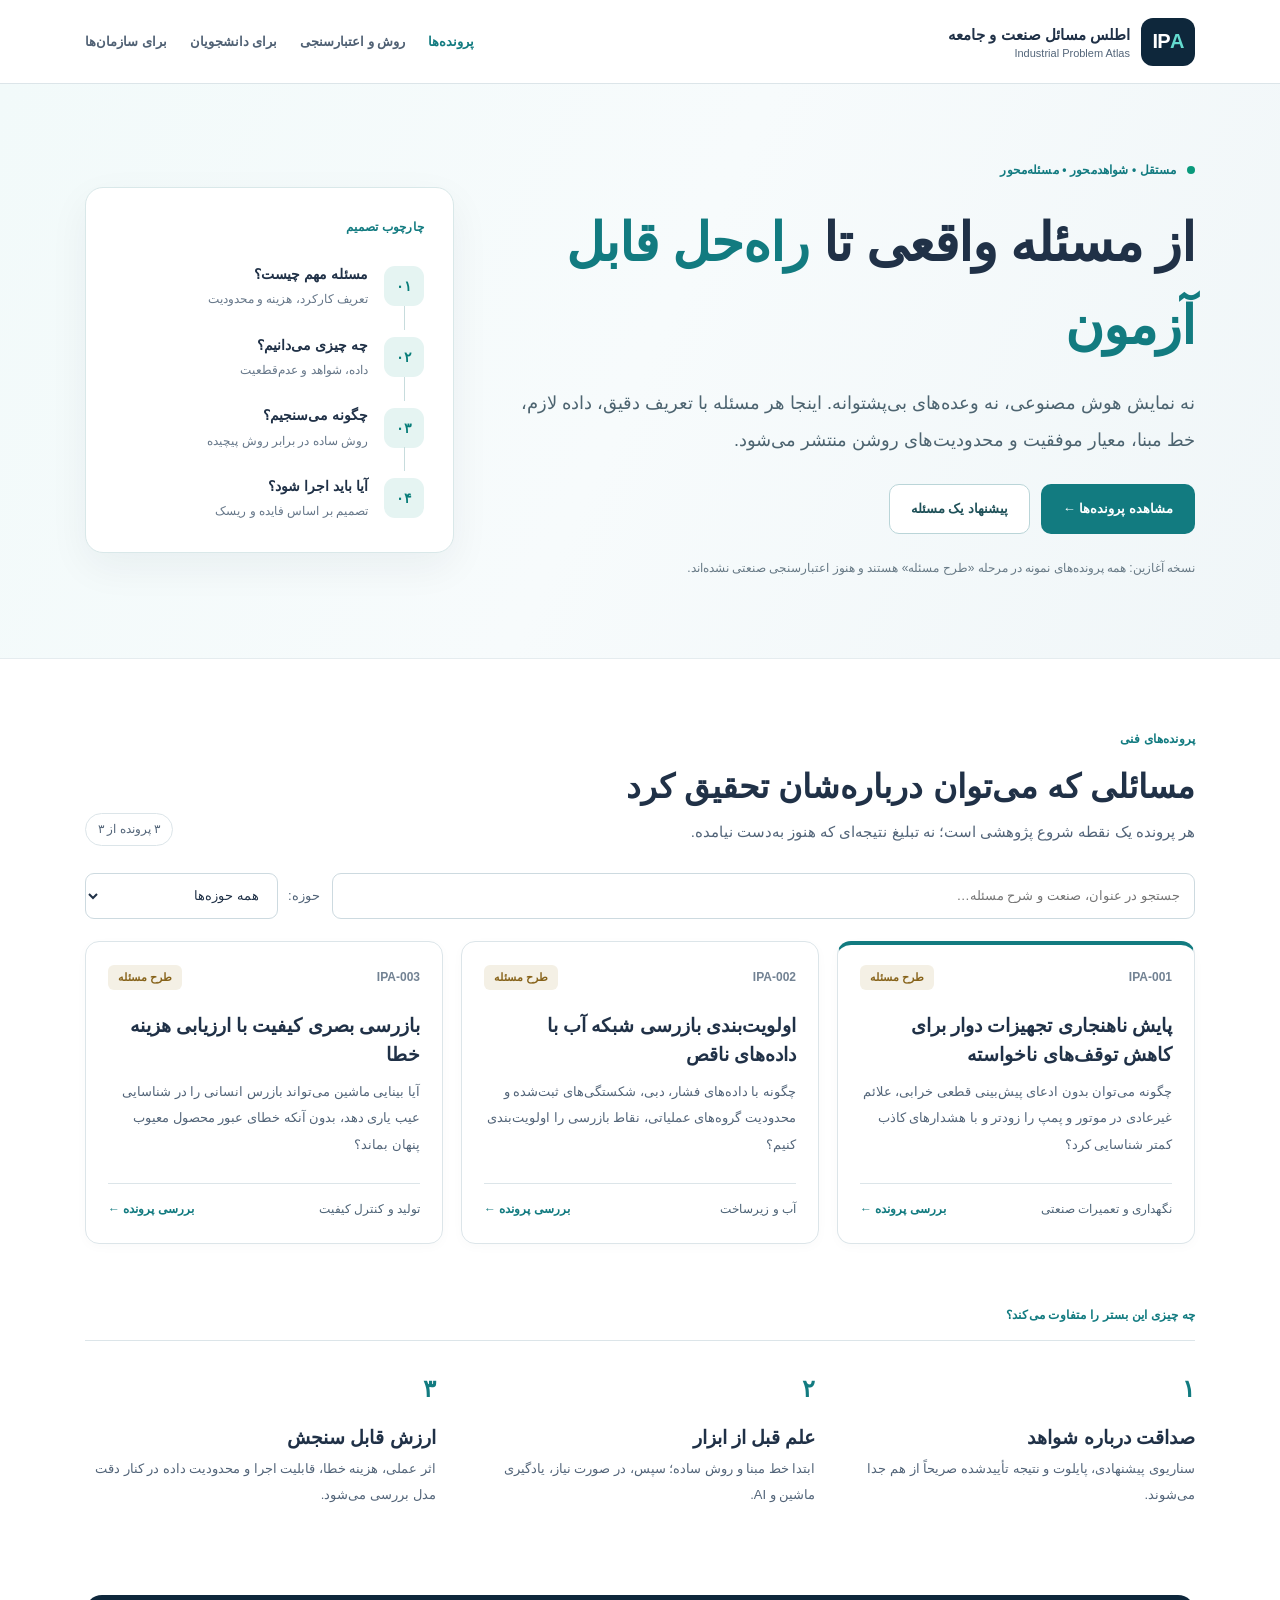
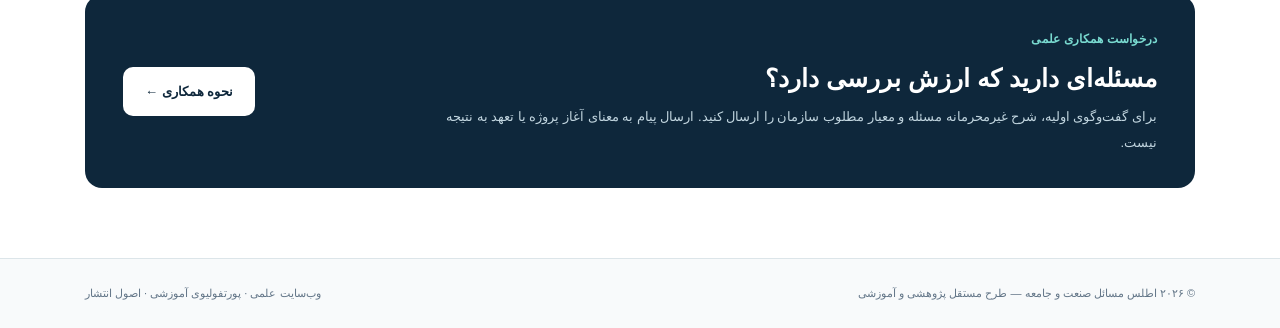
==== index.html @ cf29997c "Initial Industrial Problem Atlas" ====
<!doctype html>
<html lang="fa" dir="rtl">
<head>
  <meta charset="utf-8"><meta name="viewport" content="width=device-width, initial-scale=1">
  <meta name="description" content="اطلس مستقل مسائل صنعتی؛ تعریف مسئله، فرضیه، داده موردنیاز، مقایسه روش‌ها و ارزیابی قابل تکرار با همکاری صنعت و دانشگاه.">
  <title>اطلس مسائل صنعت و جامعه | Industrial Problem Atlas</title>
  <link rel="stylesheet" href="assets/style.css">
</head>
<body data-page="home">
<a class="skip" href="#main">رفتن به محتوا</a>
<header class="site-header"><div class="shell nav-wrap">
  <a class="brand" href="./"><span class="brand-mark">IP<span>A</span></span><span><b>اطلس مسائل صنعت و جامعه</b><small>Industrial Problem Atlas</small></span></a>
  <nav aria-label="ناوبری اصلی"><a class="active" href="./">پرونده‌ها</a><a href="methodology.html">روش و اعتبارسنجی</a><a href="students.html">برای دانشجویان</a><a href="organizations.html">برای سازمان‌ها</a></nav>
</div></header>
<main id="main">
<section class="hero"><div class="shell hero-inner"><div>
  <div class="eyebrow"><span class="dot"></span> مستقل • شواهد‌محور • مسئله‌محور</div>
  <h1>از مسئله واقعی تا <em>راه‌حل قابل آزمون</em></h1>
  <p class="hero-lead">نه نمایش هوش مصنوعی، نه وعده‌های بی‌پشتوانه. اینجا هر مسئله با تعریف دقیق، داده لازم، خط مبنا، معیار موفقیت و محدودیت‌های روشن منتشر می‌شود.</p>
  <div class="hero-actions"><a class="btn primary" href="#problems">مشاهده پرونده‌ها ←</a><a class="btn ghost" href="organizations.html">پیشنهاد یک مسئله</a></div>
  <p class="hero-note">نسخه آغازین: همه پرونده‌های نمونه در مرحله «طرح مسئله» هستند و هنوز اعتبارسنجی صنعتی نشده‌اند.</p>
</div><aside class="hero-panel" aria-label="رویکرد کاری">
  <span class="overline">چارچوب تصمیم</span>
  <div class="process-step"><span>۰۱</span><div><b>مسئله مهم چیست؟</b><small>تعریف کارکرد، هزینه و محدودیت</small></div></div>
  <div class="process-step"><span>۰۲</span><div><b>چه چیزی می‌دانیم؟</b><small>داده، شواهد و عدم‌قطعیت</small></div></div>
  <div class="process-step"><span>۰۳</span><div><b>چگونه می‌سنجیم؟</b><small>روش ساده در برابر روش پیچیده</small></div></div>
  <div class="process-step"><span>۰۴</span><div><b>آیا باید اجرا شود؟</b><small>تصمیم بر اساس فایده و ریسک</small></div></div>
</aside></div></section>
<section id="problems" class="shell section"><div class="section-heading"><div><div class="overline">پرونده‌های فنی</div><h2>مسائلی که می‌توان درباره‌شان تحقیق کرد</h2><p>هر پرونده یک نقطه شروع پژوهشی است؛ نه تبلیغ نتیجه‌ای که هنوز به‌دست نیامده.</p></div><span id="total-count" class="count">در حال بارگذاری…</span></div>
 <div class="filters"><label class="search-wrap"><span class="sr-only">جستجوی پرونده</span><input id="search-input" type="search" placeholder="جستجو در عنوان، صنعت و شرح مسئله…"></label><label class="filter-wrap">حوزه: <select id="sector-select"><option value="">همه حوزه‌ها</option></select></label></div>
 <div id="problem-list" class="problem-grid" aria-live="polite"><div class="notice">پرونده‌ها در حال بارگذاری هستند. برای باز کردن محلی سایت، از RUN_LOCAL.cmd استفاده کنید.</div></div>
</section>
<section class="shell principles-section"><div class="overline">چه چیزی این بستر را متفاوت می‌کند؟</div><div class="principles"><article><span>۱</span><h3>صداقت درباره شواهد</h3><p>سناریوی پیشنهادی، پایلوت و نتیجه تأییدشده صریحاً از هم جدا می‌شوند.</p></article><article><span>۲</span><h3>علم قبل از ابزار</h3><p>ابتدا خط مبنا و روش ساده؛ سپس، در صورت نیاز، یادگیری ماشین و AI.</p></article><article><span>۳</span><h3>ارزش قابل سنجش</h3><p>اثر عملی، هزینه خطا، قابلیت اجرا و محدودیت داده در کنار دقت مدل بررسی می‌شود.</p></article></div></section>
<section class="shell close-cta"><div><div class="overline">درخواست همکاری علمی</div><h2>مسئله‌ای دارید که ارزش بررسی دارد؟</h2><p>برای گفت‌وگوی اولیه، شرح غیرمحرمانه مسئله و معیار مطلوب سازمان را ارسال کنید. ارسال پیام به معنای آغاز پروژه یا تعهد به نتیجه نیست.</p></div><a class="btn light" href="organizations.html">نحوه همکاری ←</a></section>
</main>
<footer class="footer"><div class="shell footer-inner"><span>© ۲۰۲۶ اطلس مسائل صنعت و جامعه — طرح مستقل پژوهشی و آموزشی</span><span><a href="https://h-sadoghi.github.io/">وب‌سایت علمی</a> · <a href="https://hadisadoghiyazdi1971.github.io/">پورتفولیوی آموزشی</a> · <a href="methodology.html">اصول انتشار</a></span></div></footer>
<script defer src="assets/app.js"></script>
</body></html>
---- assets/style.css ----
:root{--ink:#203147;--sub:#536579;--navy:#0e273b;--teal:#127b80;--teal-dark:#0e6166;--line:#dce5e9;--paper:#f6f9fa;--white:#fff;--warm:#fff8ea;--shadow:0 14px 40px rgba(15,38,52,.055)}
*{box-sizing:border-box}html{scroll-behavior:smooth}body{margin:0;font-family:Tahoma,"Segoe UI",Arial,sans-serif;background:#fff;color:var(--ink);line-height:1.95;font-size:15px}a{color:inherit;text-decoration:none}a:focus-visible,button:focus-visible,input:focus-visible,select:focus-visible{outline:3px solid #58c7c4;outline-offset:3px}h1,h2,h3,p{margin-top:0}h1,h2,h3{line-height:1.55}h1{font-size:clamp(30px,4.2vw,53px);letter-spacing:-1px}h2{font-size:clamp(23px,2.6vw,33px)}h3{font-size:19px}.shell{width:min(1110px,calc(100% - 44px));margin-inline:auto}.sr-only{position:absolute;width:1px;height:1px;overflow:hidden;clip:rect(0,0,0,0)}.skip{position:absolute;right:12px;top:-100px;background:#fff;z-index:30}.skip:focus{top:8px}
.site-header{position:relative;z-index:5;background:#fff;border-bottom:1px solid var(--line)}.nav-wrap{display:flex;align-items:center;justify-content:space-between;gap:25px;min-height:83px}.brand{display:flex;align-items:center;gap:11px;white-space:nowrap}.brand-mark{background:var(--navy);color:#fff;display:inline-flex;align-items:center;justify-content:center;border-radius:12px;padding:10px 8px;letter-spacing:-.7px;font:bold 20px Arial;min-width:54px;height:48px;direction:ltr}.brand-mark span{color:#64dbcf}.brand b{display:block;font-size:15px;line-height:1.5}.brand small{display:block;font:11px Arial;color:var(--sub);direction:ltr;text-align:right}.nav-wrap nav{display:flex;align-items:center;gap:23px;flex-wrap:wrap}.nav-wrap nav a{color:#506174;font-size:13px;font-weight:bold;transition:color .2s}.nav-wrap nav a:hover,.nav-wrap nav a.active{color:var(--teal)}
.hero{background:linear-gradient(115deg,#f2fafa 0%,#f7fbfc 50%,#f0f6f8 100%);border-bottom:1px solid #e5ecef}.hero-inner{display:grid;grid-template-columns:minmax(0,1.2fr) minmax(290px,.65fr);gap:60px;align-items:center;padding-block:75px 78px}.eyebrow,.overline{font-size:12px;color:var(--teal);font-weight:bold;letter-spacing:.15px}.eyebrow{margin-bottom:20px}.dot{display:inline-block;width:8px;height:8px;background:#0a9a7c;border-radius:100%;margin-left:7px}.hero h1{max-width:700px;margin-bottom:18px}.hero h1 em{font-style:normal;color:var(--teal)}.hero-lead{font-size:18px;color:#4d6470;max-width:680px;line-height:2.05}.hero-actions{display:flex;gap:11px;flex-wrap:wrap;margin-top:26px}.btn{display:inline-flex;align-items:center;justify-content:center;border-radius:10px;padding:11px 21px;font-weight:bold;font-size:13px;border:1px solid transparent;min-height:45px;transition:transform .15s,background .15s}.btn:hover{transform:translateY(-2px)}.btn.primary{background:var(--teal);color:#fff}.btn.primary:hover{background:var(--teal-dark)}.btn.ghost{border-color:#bad5d8;color:#1e5058;background:#fff}.btn.light{background:#fff;color:var(--navy)}.hero-note{font-size:12px;margin-top:23px;margin-bottom:0;color:#677985}.hero-panel{background:#fff;border:1px solid #d9e8e9;box-shadow:var(--shadow);border-radius:18px;padding:28px 29px}.hero-panel>.overline{margin-bottom:22px;display:block}.process-step{display:flex;align-items:center;gap:16px;position:relative;padding-bottom:20px}.process-step:not(:last-child)::after{content:"";position:absolute;right:19px;top:45px;width:1px;height:24px;background:#c7dcdd}.process-step:last-child{padding-bottom:0}.process-step>span{border-radius:11px;display:flex;align-items:center;justify-content:center;font:bold 14px Arial;flex:0 0 40px;height:40px;background:#e5f4f2;color:#087d79}.process-step b{display:block;font-size:14px}.process-step small{display:block;font-size:12px;color:#667789}
.section{padding-block:69px 60px}.section-heading{display:flex;justify-content:space-between;align-items:end;gap:15px;margin-bottom:27px}.section-heading h2{margin:9px 0 5px}.section-heading p{color:var(--sub);margin:0}.count{font-size:12px;border:1px solid var(--line);border-radius:30px;white-space:nowrap;padding:4px 12px;color:var(--sub)}.filters{display:flex;align-items:center;gap:12px;margin-bottom:22px}.search-wrap{flex:1}.filters input,.filters select{background:#fff;border:1px solid #cddae0;border-radius:9px;padding:12px 14px;min-height:46px;color:var(--ink);font-family:inherit}.filters input{width:100%}.filter-wrap{display:flex;align-items:center;gap:10px;color:var(--sub);font-size:13px;white-space:nowrap}.problem-grid{display:grid;grid-template-columns:repeat(3,minmax(0,1fr));gap:18px}.problem-card{border:1px solid var(--line);border-radius:14px;padding:23px 22px 21px;display:flex;flex-direction:column;box-shadow:0 3px 12px rgba(10,36,57,.025);min-height:289px;transition:border-color .2s,transform .2s,box-shadow .2s}.problem-card:hover{border-color:#86bcc0;transform:translateY(-3px);box-shadow:var(--shadow)}.problem-card.featured{border-top:4px solid var(--teal);padding-top:20px}.card-top,.card-bottom{display:flex;align-items:center;justify-content:space-between;gap:8px}.id-label{direction:ltr;font:bold 12px Arial;color:#728293}.status-pill{display:inline-block;border-radius:6px;padding:3px 10px;font-size:11px;font-weight:bold;line-height:1.7;background:#f4f0e5;color:#87631a}.status-needs_data,.status-data{background:#eaf1fc;color:#275c98}.status-pilot{background:#e4f2fc;color:#175c88}.status-validated{background:#e0f6e9;color:#14613d}.problem-card h3{margin:21px 0 9px;font-size:19px}.card-title:hover,.text-link:hover{color:var(--teal)}.card-desc{color:var(--sub);font-size:13px;line-height:2.05;margin-bottom:25px}.card-bottom{margin-top:auto;border-top:1px solid var(--line);padding-top:14px;font-size:12px}.sector-label{color:#4c6275;font-size:12px}.card-link,.text-link{color:var(--teal);font-weight:bold}.notice{background:#f5f8fa;border:1px dashed #bfd0d6;border-radius:10px;color:var(--sub);padding:22px;grid-column:1/-1}.notice.error{border-color:#dbb0a8;background:#fff8f5}
.principles-section{padding-bottom:75px}.principles{border-top:1px solid var(--line);display:grid;grid-template-columns:repeat(3,1fr);gap:29px;margin-top:13px;padding-top:25px}.principles article>span{color:var(--teal);font-size:24px;font-weight:bold}.principles h3{margin:10px 0 4px}.principles p{color:var(--sub);font-size:13px}.close-cta{background:var(--navy);color:#fff;padding:33px 38px;margin-bottom:70px;border-radius:17px;display:flex;align-items:center;justify-content:space-between;gap:22px}.close-cta .overline{color:#79dad0}.close-cta h2{font-size:25px;margin:7px 0}.close-cta p{color:#c1d5df;font-size:13px;margin-bottom:0;max-width:730px}.close-cta .btn{white-space:nowrap}.footer{border-top:1px solid var(--line);background:#f8fafb}.footer-inner{display:flex;justify-content:space-between;gap:15px;flex-wrap:wrap;padding-block:24px;color:#637688;font-size:11px}.footer a:hover{color:var(--teal)}
.content-page{padding-block:57px 80px;max-width:1080px}.content-page h1{margin:9px 0 14px}.content-page .intro{font-size:17px;line-height:2.1;color:var(--sub);max-width:940px;margin-bottom:37px}.content-page h2{font-size:24px;margin-top:40px;margin-bottom:15px}.content-page p{color:#4e6173}.three-cols{display:grid;grid-template-columns:repeat(3,1fr);gap:16px}.two-cols{display:grid;grid-template-columns:repeat(2,1fr);gap:17px}.info-card{border:1px solid var(--line);background:#fff;border-radius:13px;padding:26px}.info-card h2,.info-card h3{margin-top:9px}.info-card p{font-size:13px}.big-num{font:22px Arial;color:var(--teal)}.tick-list{padding-right:19px;margin-bottom:0}.tick-list li{margin-bottom:11px}.note{padding:20px 23px;margin:29px 0;background:#f2f8f7;border-right:4px solid var(--teal);border-radius:8px;color:#345461}.table-container{overflow-x:auto;border:1px solid var(--line);border-radius:11px}table{border-collapse:collapse;width:100%}th,td{text-align:right;padding:12px 18px;border-bottom:1px solid var(--line)}th{background:#f5f8fa}tr:last-child td{border-bottom:0}code{font-family:Consolas,monospace;direction:ltr;display:inline-block;background:#eff3f6;border-radius:4px;padding:1px 6px}.subdued{font-size:12px;color:var(--sub)}.steps{display:grid;grid-template-columns:repeat(4,1fr);gap:15px}.steps>div{border:1px solid var(--line);border-radius:10px;padding:20px}.steps span{display:flex;width:35px;height:35px;align-items:center;justify-content:center;border-radius:50%;background:#e5f4f2;color:var(--teal);margin-bottom:11px;font-weight:bold}.steps b{display:block}.steps p{font-size:12px;margin-top:7px;margin-bottom:0}.contact-panel{display:flex;justify-content:space-between;align-items:center;gap:30px;padding:29px 32px;margin:45px 0 17px;border-radius:13px;background:#edf7f7}.contact-panel h2{margin-top:0}.contact-panel p{margin-bottom:0}.contact-panel .btn{white-space:nowrap}.policy-list{padding-right:27px}.policy-list li{margin-bottom:13px}.status-list{border:1px solid var(--line);border-radius:10px;padding:5px 22px}.status-list>div{display:flex;align-items:center;gap:20px;padding:14px 0}.status-list>div:not(:last-child){border-bottom:1px solid var(--line)}.status-list p{margin:0}
.detail-main{padding-block:30px 80px}.back-link{font-size:12px;color:var(--teal);display:inline-block;margin-bottom:20px}.detail-hero{padding:35px 0 26px;border-bottom:1px solid var(--line)}.detail-meta{display:flex;align-items:center;gap:12px}.detail-hero h1{font-size:clamp(25px,3.4vw,40px);margin:19px 0 5px}.english-title{direction:ltr;text-align:right;font-size:13px;color:#74889c;margin-bottom:10px}.detail-summary{font-size:17px;color:#516779;max-width:780px}.evidence-banner{display:flex;flex-direction:column;gap:4px;background:#fff8e9;border:1px solid #f1dfb7;color:#705521;padding:14px 17px;border-radius:9px;margin-top:20px;font-size:12px}.detail-layout{display:grid;grid-template-columns:minmax(0,1fr) 295px;gap:54px;margin-top:26px}.detail-section{padding:13px 0 21px;border-bottom:1px solid var(--line)}.detail-section h2{font-size:20px;margin-bottom:14px}.detail-section p{color:#4b6073}.detail-list{padding-right:23px;color:#4c6071}.detail-list li{padding:3px 0 9px}.detail-list li::marker{color:var(--teal)}.detail-side{padding-top:17px}.sidebar-card{background:#f7fafa;border:1px solid var(--line);border-radius:12px;padding:21px;margin-bottom:15px}.sidebar-card h3{margin:10px 0;font-size:17px}.sidebar-card p,.sidebar-card li{font-size:12px;color:#51687a}.sidebar-card .detail-list{padding-right:20px}.sidebar-btn{width:100%;margin-top:10px}.reference-tag{color:#7b8b92;font-size:11px}
@media(max-width:900px){.nav-wrap{flex-direction:column;align-items:flex-start;gap:8px;padding:18px 0}.nav-wrap nav{gap:15px}.hero-inner{gap:24px}.problem-grid{grid-template-columns:repeat(2,1fr)}.detail-layout{gap:25px;grid-template-columns:minmax(0,1fr) 245px}.steps{grid-template-columns:repeat(2,1fr)}}
@media(max-width:670px){.shell{width:min(100% - 30px,1110px)}body{font-size:14px}.nav-wrap nav{gap:10px 17px}.nav-wrap nav a{font-size:11px}.hero-inner{display:block;padding-block:44px}.hero-panel{margin-top:28px}.hero-lead{font-size:15px}.section{padding-block:42px}.section-heading{align-items:flex-start;flex-direction:column}.filters{flex-direction:column;align-items:stretch}.filter-wrap{justify-content:space-between}.filter-wrap select{width:70%}.problem-grid,.three-cols,.two-cols,.principles,.detail-layout{grid-template-columns:1fr}.problem-card{min-height:auto}.steps{grid-template-columns:1fr}.close-cta,.contact-panel{flex-direction:column;align-items:stretch}.close-cta{margin-bottom:40px;padding:25px}.footer-inner{flex-direction:column}.detail-hero{padding-top:17px}.status-list>div{flex-direction:column;align-items:flex-start;gap:6px}}
@media(prefers-reduced-motion:reduce){*,*::before,*::after{scroll-behavior:auto!important;transition:none!important}}
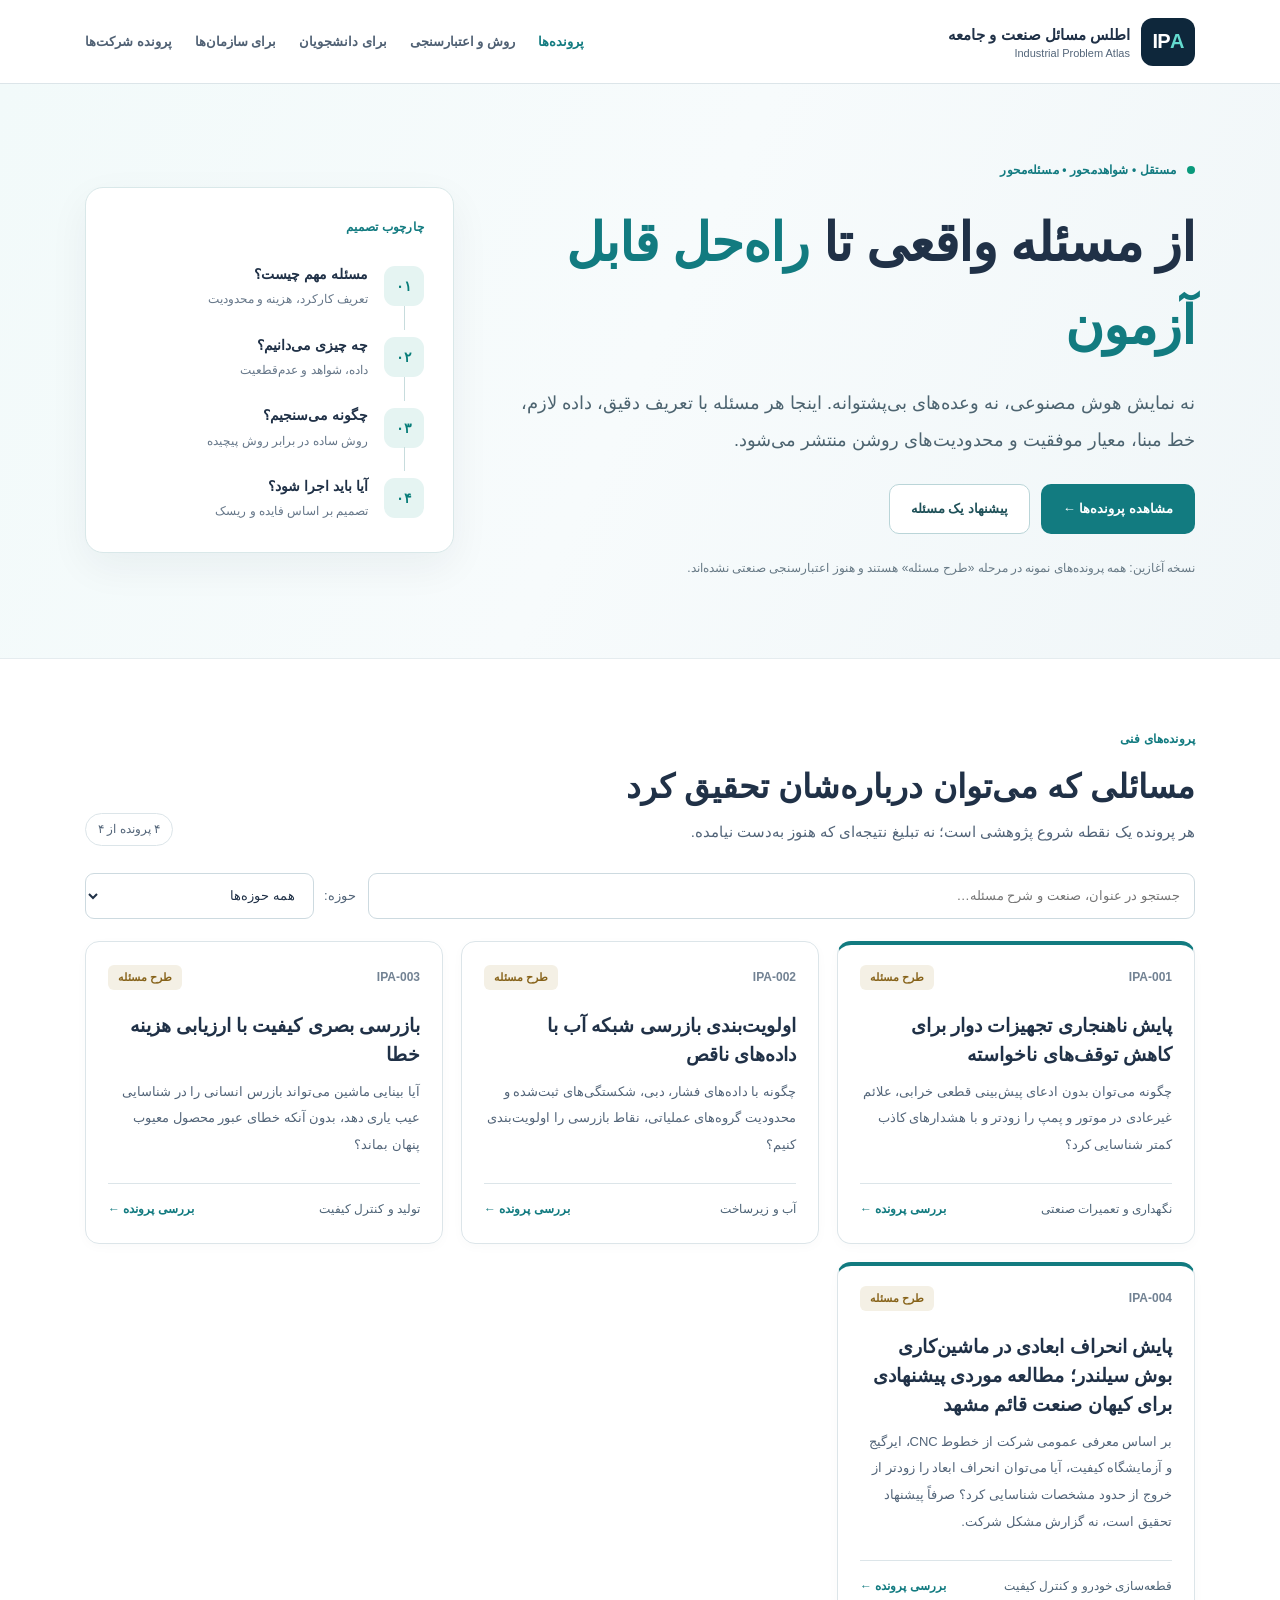
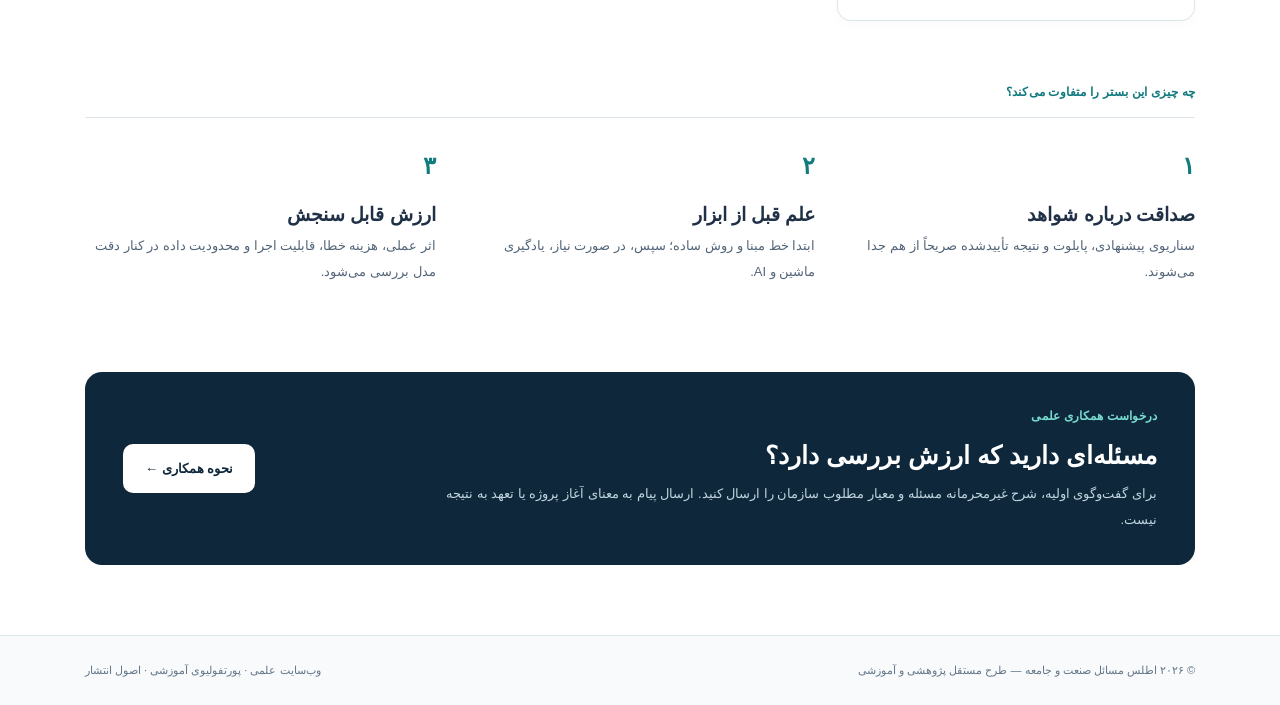
==== commit fab1a5cd: "Organize company dossiers and prepare Codex" ====
--- a/index.html
+++ b/index.html
@@ -10,7 +10,7 @@
 <a class="skip" href="#main">رفتن به محتوا</a>
 <header class="site-header"><div class="shell nav-wrap">
   <a class="brand" href="./"><span class="brand-mark">IP<span>A</span></span><span><b>اطلس مسائل صنعت و جامعه</b><small>Industrial Problem Atlas</small></span></a>
-  <nav aria-label="ناوبری اصلی"><a class="active" href="./">پرونده‌ها</a><a href="methodology.html">روش و اعتبارسنجی</a><a href="students.html">برای دانشجویان</a><a href="organizations.html">برای سازمان‌ها</a></nav>
+  <nav aria-label="ناوبری اصلی"><a class="active" href="./">پرونده‌ها</a><a href="methodology.html">روش و اعتبارسنجی</a><a href="students.html">برای دانشجویان</a><a href="organizations.html">برای سازمان‌ها</a><a href="companies/">پرونده شرکت‌ها</a></nav>
 </div></header>
 <main id="main">
 <section class="hero"><div class="shell hero-inner"><div>
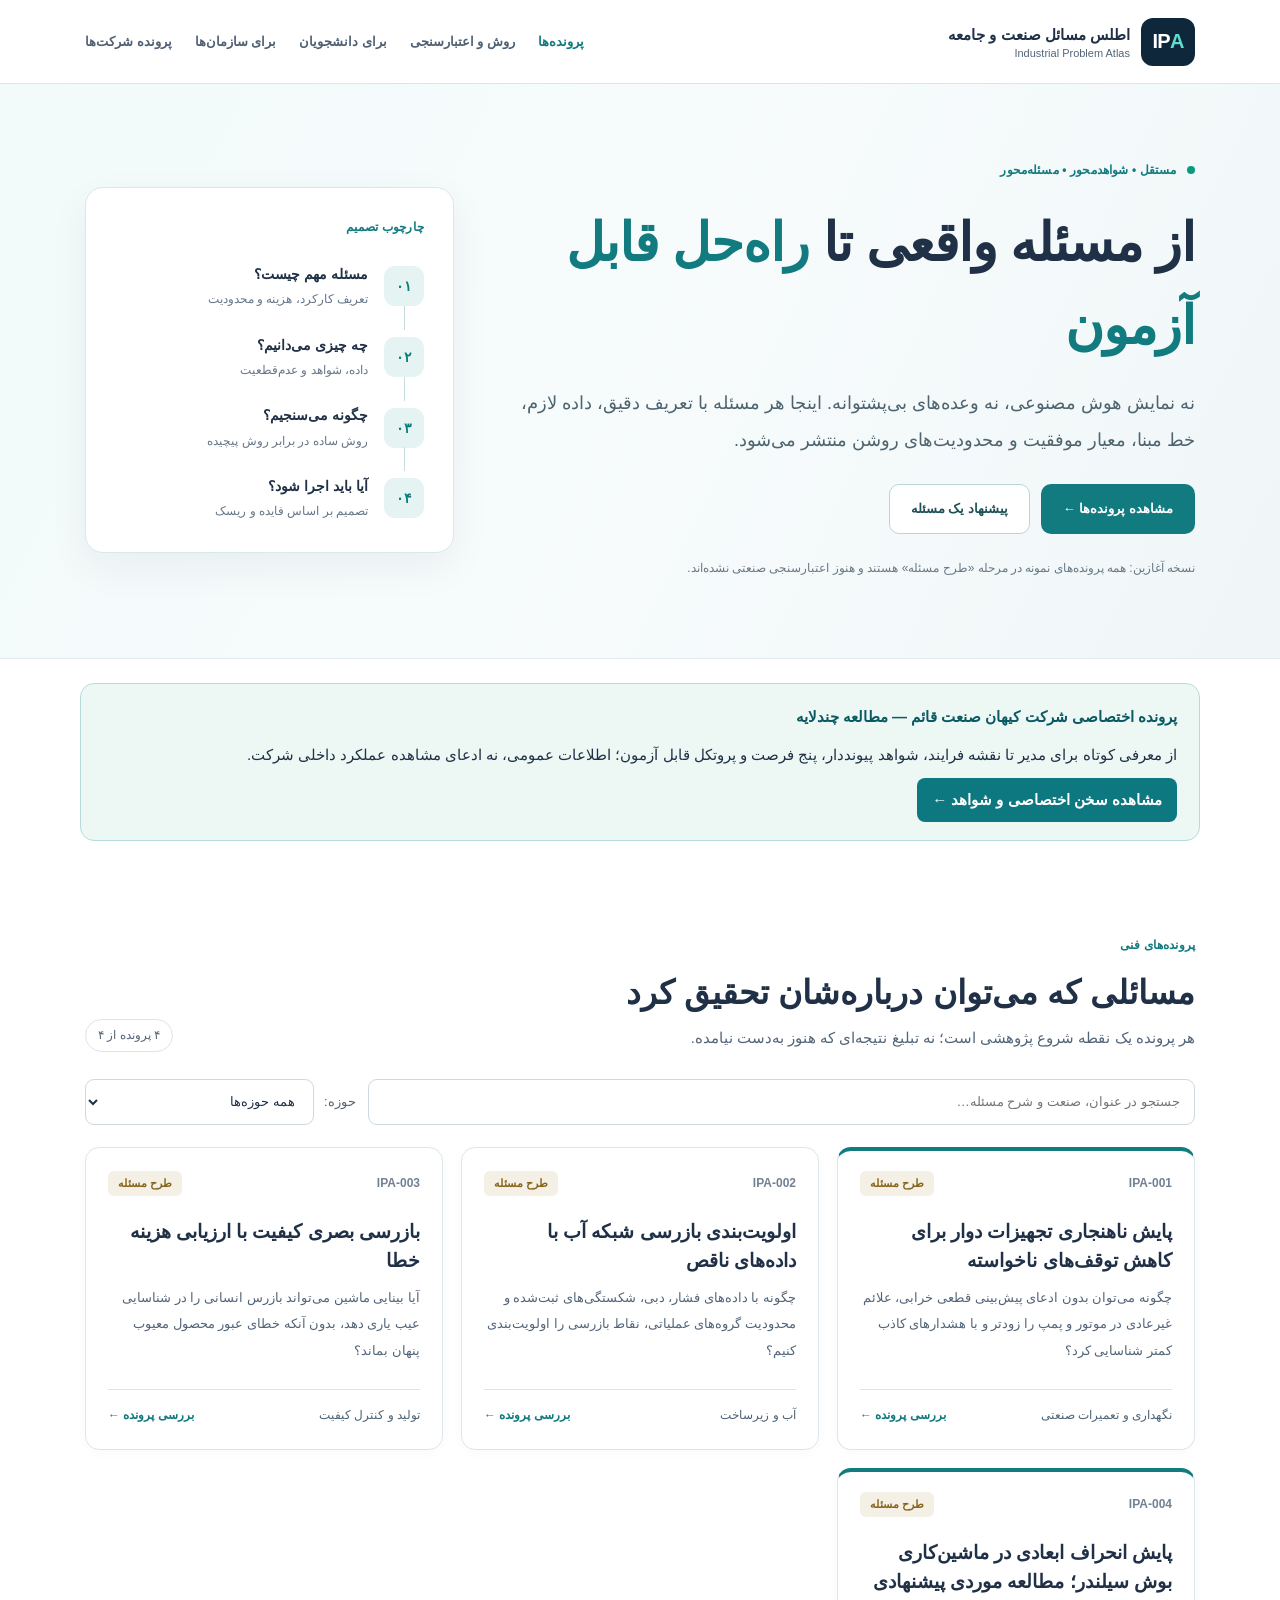
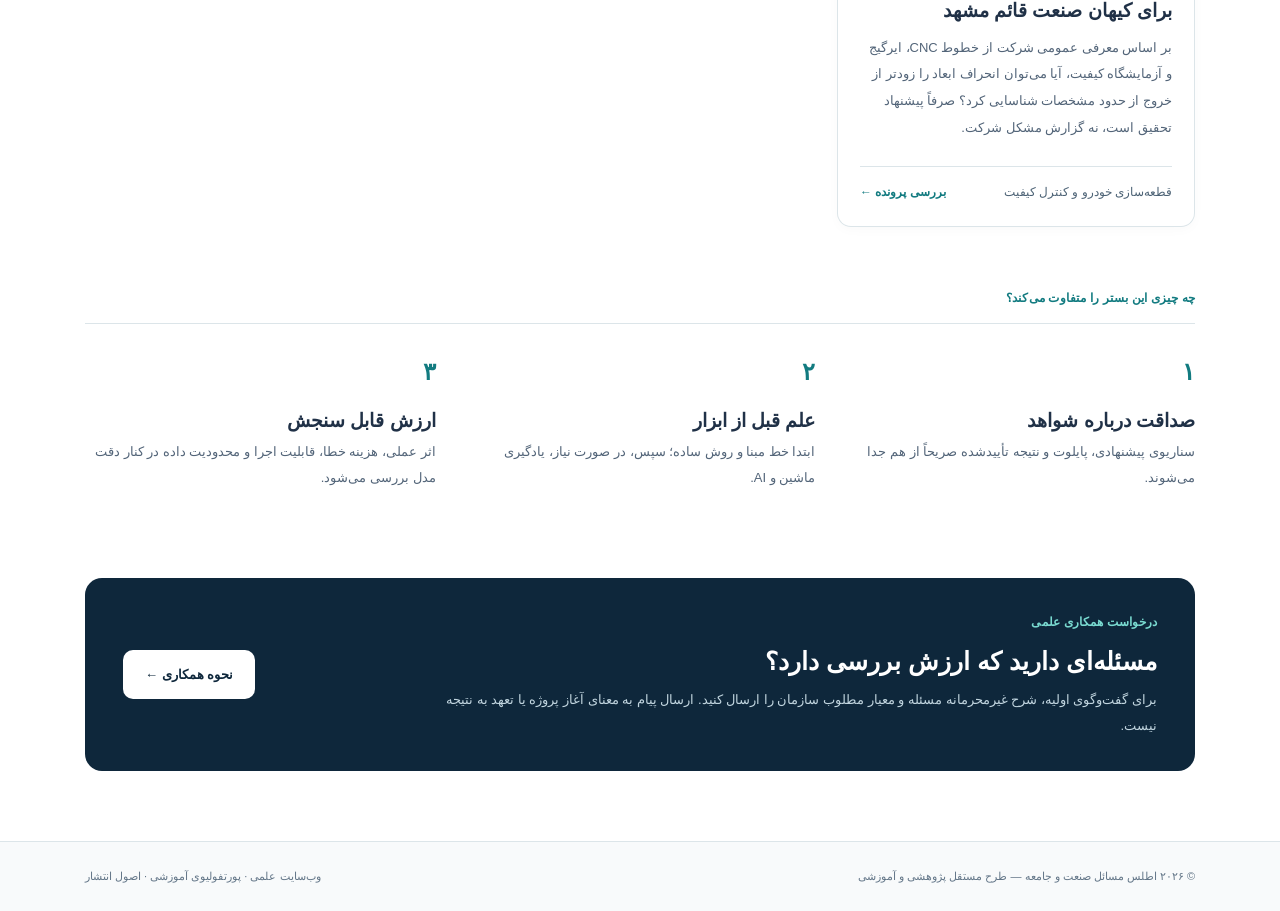
==== commit 49d14fd7: "ghaem" ====
--- a/index.html
+++ b/index.html
@@ -26,6 +26,8 @@
   <div class="process-step"><span>۰۳</span><div><b>چگونه می‌سنجیم؟</b><small>روش ساده در برابر روش پیچیده</small></div></div>
   <div class="process-step"><span>۰۴</span><div><b>آیا باید اجرا شود؟</b><small>تصمیم بر اساس فایده و ریسک</small></div></div>
 </aside></div></section>
+
+<section data-ipa-briefing-v1="ksg" style="max-width:1120px;margin:24px auto;padding:18px 22px;border:1px solid #b5dcda;background:#edf8f5;border-radius:14px;line-height:2"><strong style="color:#0b5963">پرونده اختصاصی شرکت کیهان صنعت قائم — مطالعه چندلایه</strong><p style="margin:8px 0">از معرفی کوتاه برای مدیر تا نقشه فرایند، شواهد پیونددار، پنج فرصت و پروتکل قابل آزمون؛ اطلاعات عمومی، نه ادعای مشاهده عملکرد داخلی شرکت.</p><a href="companies/keyhan-sanat-ghaem/briefing/" style="display:inline-block;border-radius:8px;padding:7px 15px;background:#0d7880;color:white;text-decoration:none;font-weight:bold">مشاهده سخن اختصاصی و شواهد ←</a></section>
 <section id="problems" class="shell section"><div class="section-heading"><div><div class="overline">پرونده‌های فنی</div><h2>مسائلی که می‌توان درباره‌شان تحقیق کرد</h2><p>هر پرونده یک نقطه شروع پژوهشی است؛ نه تبلیغ نتیجه‌ای که هنوز به‌دست نیامده.</p></div><span id="total-count" class="count">در حال بارگذاری…</span></div>
  <div class="filters"><label class="search-wrap"><span class="sr-only">جستجوی پرونده</span><input id="search-input" type="search" placeholder="جستجو در عنوان، صنعت و شرح مسئله…"></label><label class="filter-wrap">حوزه: <select id="sector-select"><option value="">همه حوزه‌ها</option></select></label></div>
  <div id="problem-list" class="problem-grid" aria-live="polite"><div class="notice">پرونده‌ها در حال بارگذاری هستند. برای باز کردن محلی سایت، از RUN_LOCAL.cmd استفاده کنید.</div></div>
